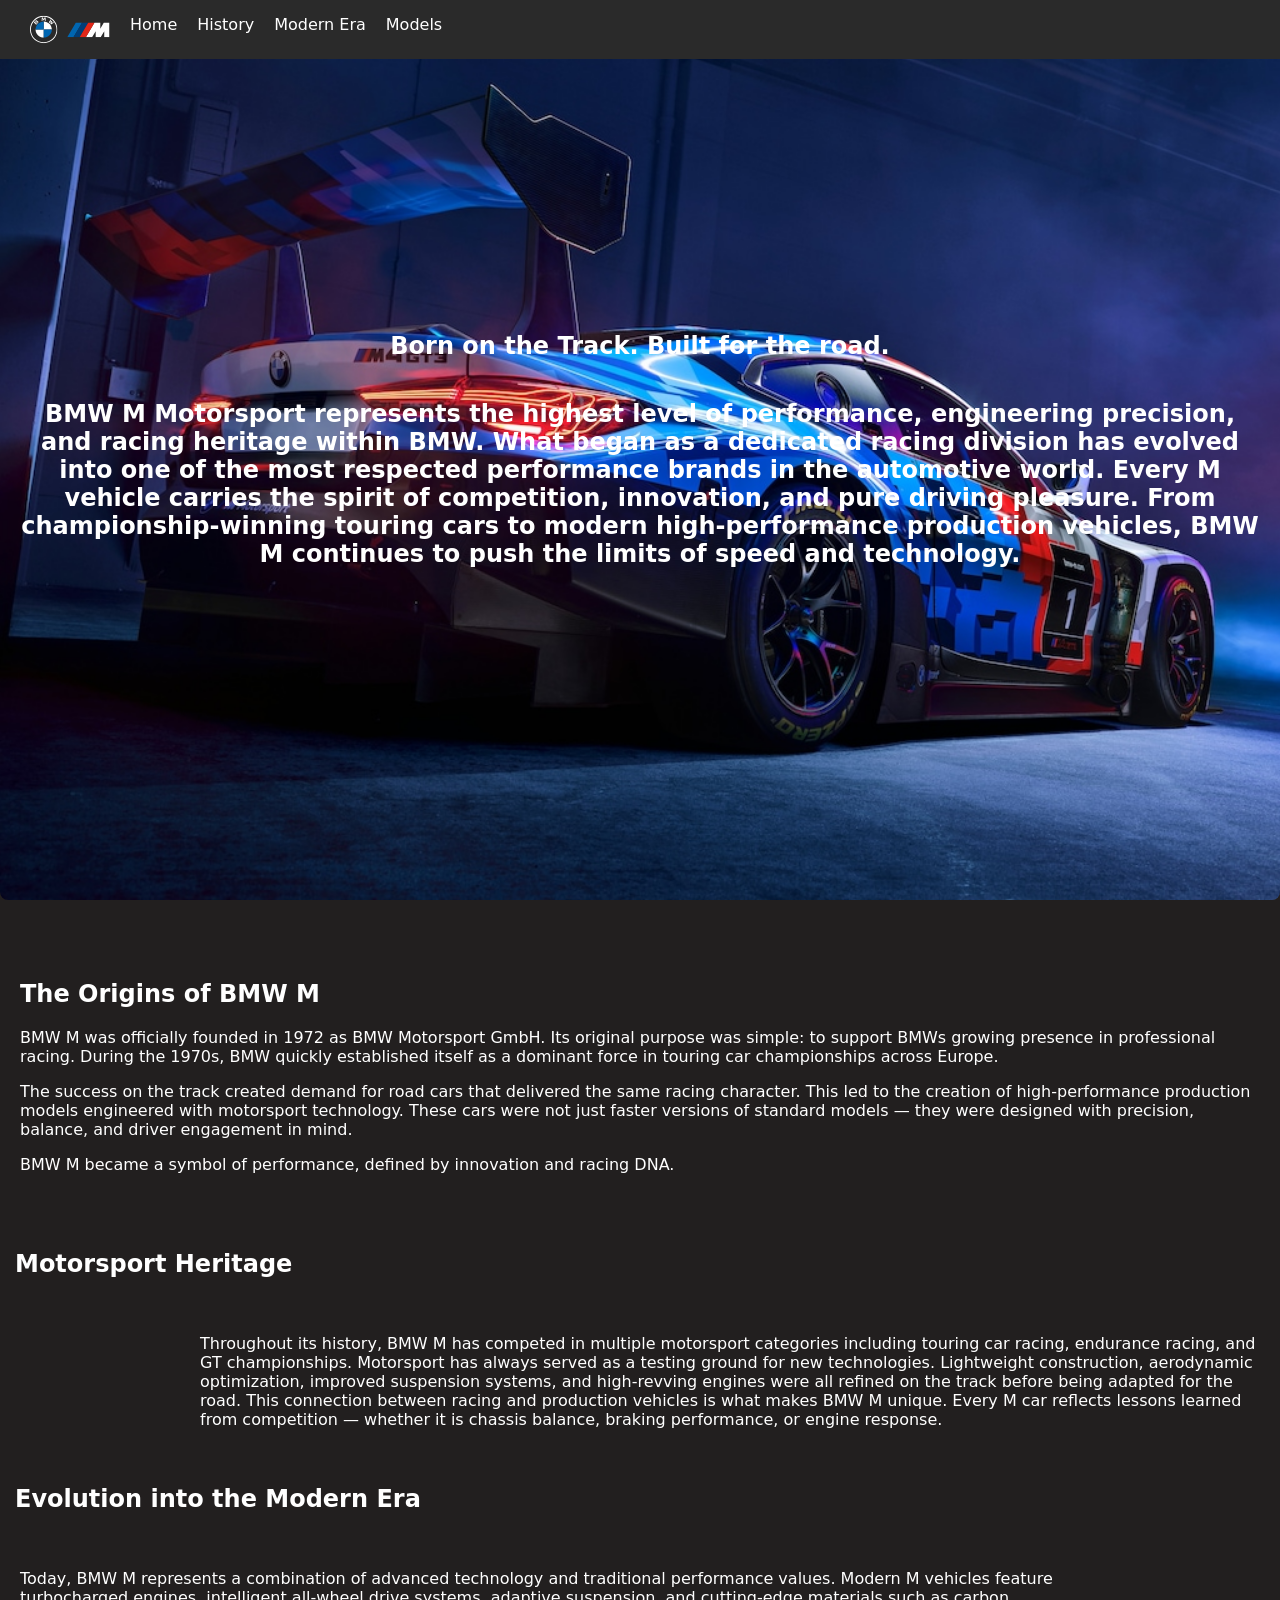
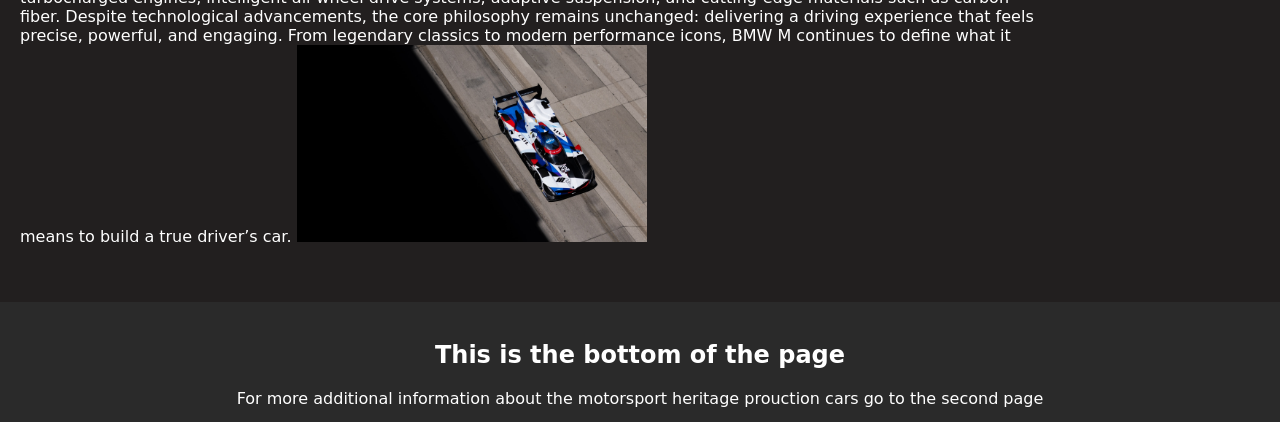
==== index.html @ a8f72dc8 "update" ====
<!DOCTYPE html>
<html lang="en">
<head>
    <meta charset="UTF-8">
    <meta name="viewport" content="width=device-width, initial-scale=1.0">
    <title>Document</title>
    <link rel="stylesheet" href="style.css">
</head>
<body>
    <header>
        <nav>
            <img src="Images/bmwmlogggoo.svg" alt="" width="80px"> 
            <a href="#hero">Home</a>
            <a href="#history">History</a>
            <a href="#modern">Modern Era</a>
            <a href="/html/page2/index.html">Models</a>

        </nav>
    </header>
    <main>
        <section id="hero">
            <h1>Born on the Track. Built for the road.</h1>
            <h2>BMW M Motorsport represents the highest level of performance, engineering precision, and racing heritage within BMW. What began as a dedicated racing division has evolved into one of the most respected performance brands in the automotive world. Every M vehicle carries the spirit of competition, innovation, and pure driving pleasure.
                From championship-winning touring cars to modern high-performance production vehicles, BMW M continues to push the limits of speed and technology.
                </h2>
        </section>

        <section id="history">
            <h2>The Origins of BMW M</h2>
            <p>
                BMW M was officially founded in 1972 as BMW Motorsport GmbH. Its original purpose was simple: to support BMWs growing presence in professional racing. During the 1970s, BMW quickly established itself as a dominant force in touring car championships across Europe.
            </p>

            <p>
                The success on the track created demand for road cars that delivered the same racing character. This led to the creation of high-performance production models engineered with motorsport technology. These cars were not just faster versions of standard models — they were designed with precision, balance, and driver engagement in mind.
            </p>

            <p>
                BMW M became a symbol of performance, defined by innovation and racing DNA.
            </p>

        </section>
        <section id="heritage">
            <h1> Motorsport Heritage</h1>

        </section>

        <section id="motorsport">
            <img src="Images/m3dtm.jpg" alt="" width="700px">
            <p>
                Throughout its history, BMW M has competed in multiple motorsport categories including touring car racing, endurance racing, and GT championships. Motorsport has always served as a testing ground for new technologies.
                Lightweight construction, aerodynamic optimization, improved suspension systems, and high-revving engines were all refined on the track before being adapted for the road.
                This connection between racing and production vehicles is what makes BMW M unique. Every M car reflects lessons learned from competition — whether it is chassis balance, braking performance, or engine response.
            </p>
        </section>
        
        <section id="evo">
            <h1>Evolution into the Modern Era</h1>
        </section>

        <section id="modern">
            <p>
                Today, BMW M represents a combination of advanced technology and traditional performance values. Modern M vehicles feature turbocharged engines, intelligent all-wheel drive systems, adaptive suspension, and cutting-edge materials such as carbon fiber.
                Despite technological advancements, the core philosophy remains unchanged: delivering a driving experience that feels precise, powerful, and engaging.
                From legendary classics to modern performance icons, BMW M continues to define what it means to build a true driver’s car.
                <img src="Images/v8hybridprototyp.jpg" alt="" width="350px">
            </p>
            <img src="Images/lmp4car.jpg" alt="" width="800px"> 

        </section>
    </main>
    <footer>
        <h2>This is the bottom of the page</h2>
        <p>For more additional information about the motorsport heritage prouction cars go to the second page</p>

    </footer>
    
</body>
</html>
---- style.css ----
@charset "UTF-8";

#hero {  
  height: 100vh;
  background: url('Images/bmwm4gt3.jpg') no-repeat center center; 
  background-size: cover;
  background-attachment: fixed; 
  color: white;
  display: flex;
  flex-direction: column;
  justify-content: center;
  text-align: center;
  padding: 0 20px;
}

/* parralax scrolling effekt övanför */

#hero h1{
 outline: black;
}






#motorsport{
    display: flex;
    align-items: center;
  padding: 20px;
  gap: 30px;

    /* för att lägga bilden så att den sitter med text och mellanrum med bild och text */
}

#motorpsport img{
    width: 300px;
    height: auto;


    /* storlek och justering */
}

#modern{
    display: flex;
    align-items: flex-start;
    padding: 20px;
    gap: 30px;
}

  /* för att lägga bilden så att den sitter med text och mellanrum med bild och text */

#modern img{
    height: auto;

    
    /* storlek och justering */
}




section{
    padding: 40px 20px;
    margin-bottom: 20px;
    border-radius: 8px;
  }

  #heritage{
    padding: 0px;
    margin: 15px;
  }

  #evo{
    padding: 0px;
    margin: 15px;
  }

  header h1{
    background-color: #2A2A2A;
    text-align: center;
    margin: 0px;
    padding: 0px;
    position: fixed;

  }

  nav{
    background-color: #2A2A2A;
    padding: 15px 30px;
    display: flex;
    justify-content: flex-start;
    gap: 20px;
    width: 100%;
    position: fixed;

  }

  nav a{
    color: #FFFFFF;
    text-decoration: none;
    border-radius: 5px;

  }

  nav a:hover{
   background-color:  grey;
  }


  footer{
    background-color: #2A2A2A;
    text-align: center;
    height: 100px;
    padding-top: 20px;
  }

  body {
    background-color: #221F1F;
    margin: 0px;
    padding: 0px;
    color: #FFFFFF;
    font-family: system-ui, -apple-system, BlinkMacSystemFont, 'Segoe UI', Roboto, Oxygen, Ubuntu, Cantarell, 'Open Sans', 'Helvetica Neue', sans-serif;
  }
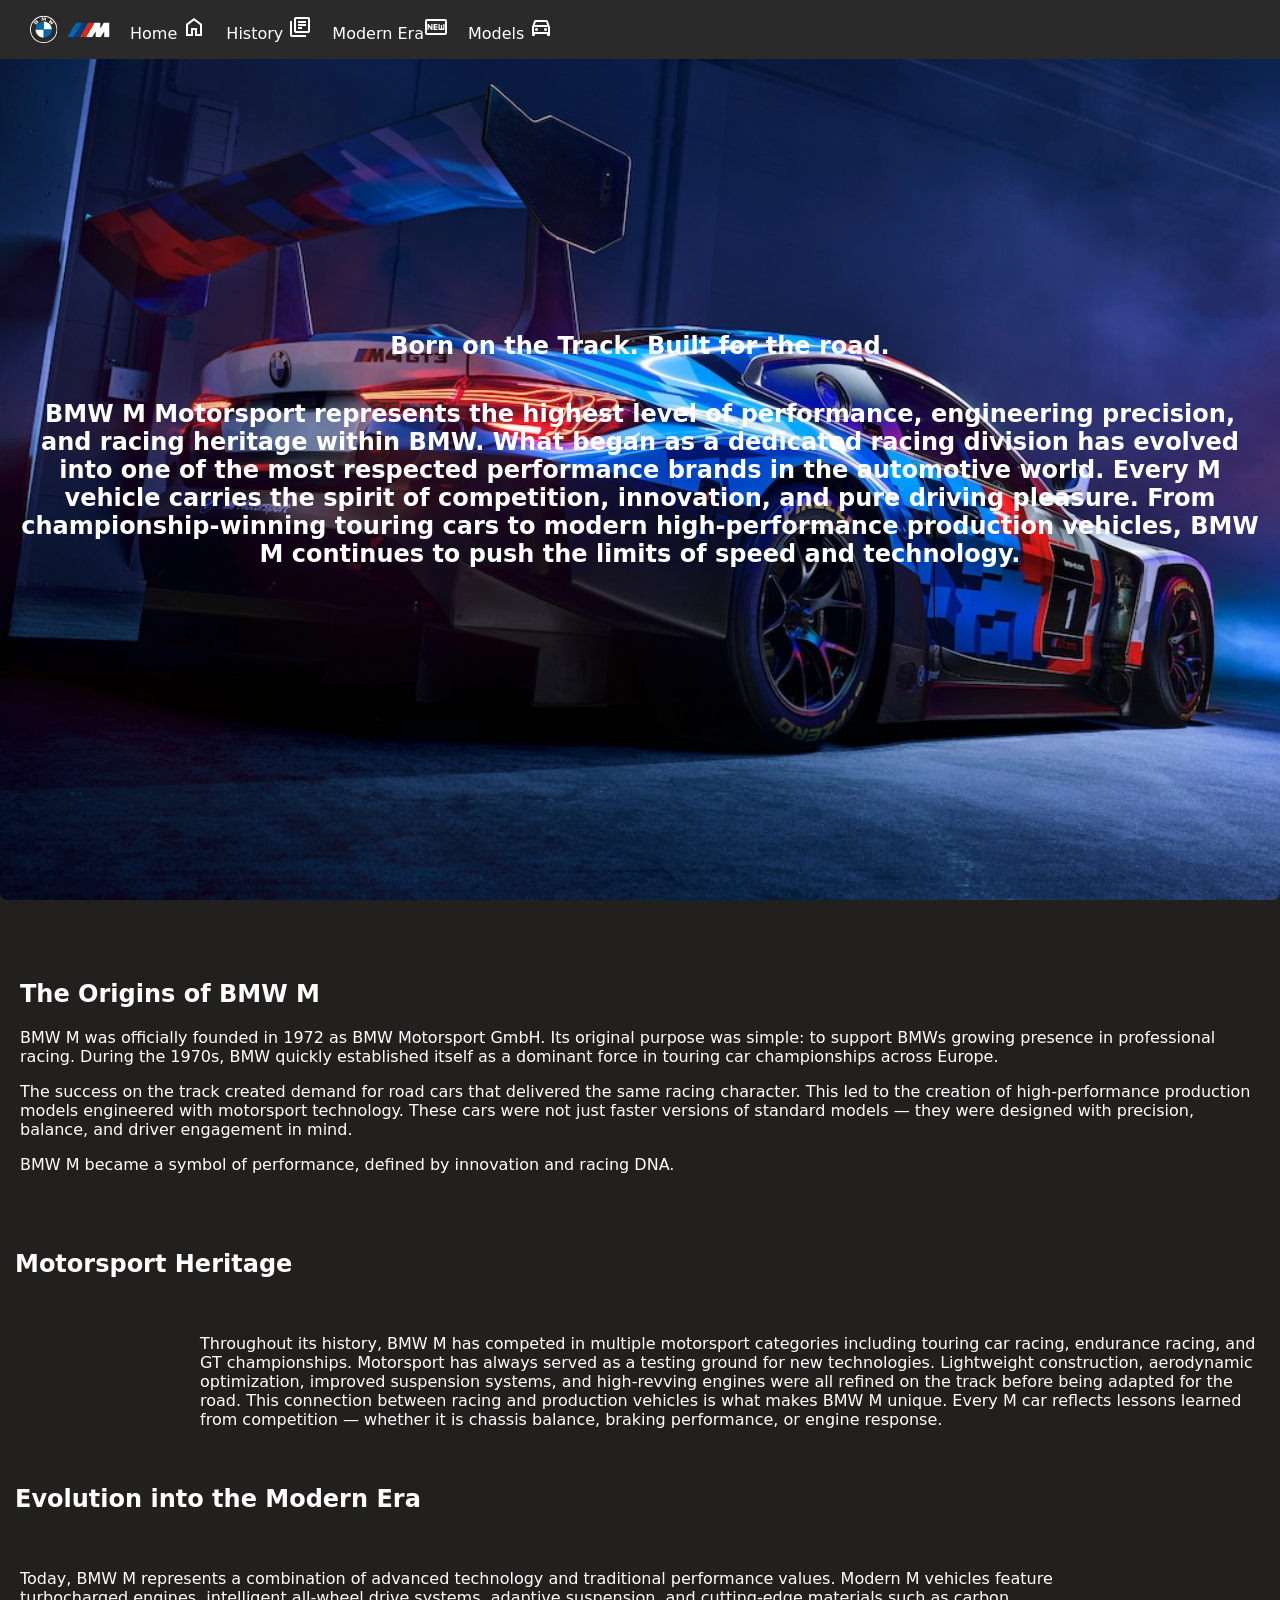
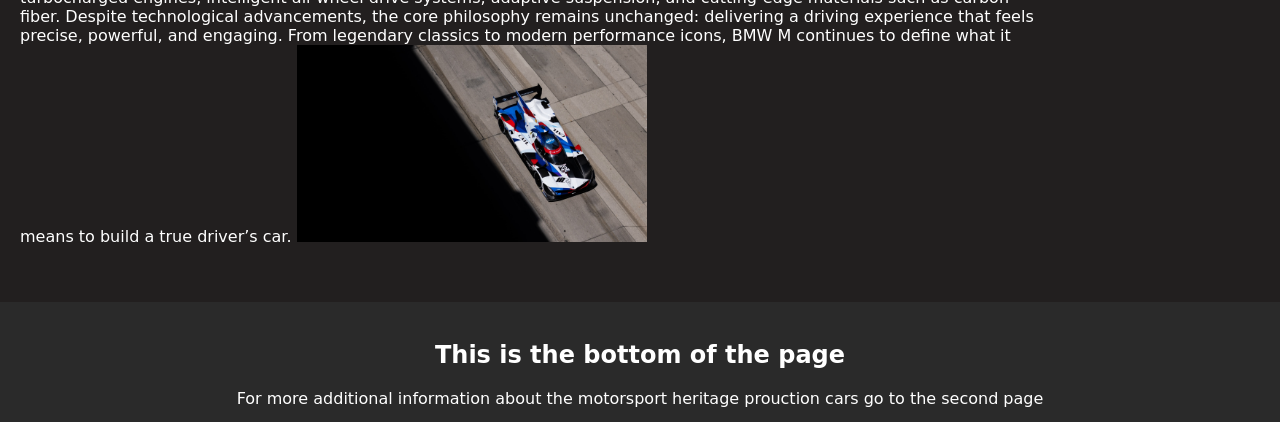
==== commit a6d0e45f: "Icon update to the navbar and header" ====
--- a/index.html
+++ b/index.html
@@ -3,6 +3,7 @@
 <head>
     <meta charset="UTF-8">
     <meta name="viewport" content="width=device-width, initial-scale=1.0">
+    <link rel="stylesheet" href="https://fonts.googleapis.com/css2?family=Material+Symbols+Outlined" />
     <title>Document</title>
     <link rel="stylesheet" href="style.css">
 </head>
@@ -10,10 +11,10 @@
     <header>
         <nav>
             <img src="Images/bmwmlogggoo.svg" alt="" width="80px"> 
-            <a href="#hero">Home</a>
-            <a href="#history">History</a>
-            <a href="#modern">Modern Era</a>
-            <a href="/html/page2/index.html">Models</a>
+            <a href="#hero">Home <span class="material-symbols-outlined">home</span></a> 
+            <a href="#history">History <span class="material-symbols-outlined">library_books</span></a>
+            <a href="#modern">Modern Era<span class="material-symbols-outlined">fiber_new</span></a>
+            <a href="html/page2/index.html">Models <span class="material-symbols-outlined">directions_car</span></a>
 
         </nav>
     </header>
@@ -53,7 +54,7 @@
                 This connection between racing and production vehicles is what makes BMW M unique. Every M car reflects lessons learned from competition — whether it is chassis balance, braking performance, or engine response.
             </p>
         </section>
-        
+
         <section id="evo">
             <h1>Evolution into the Modern Era</h1>
         </section>
--- a/style.css
+++ b/style.css
@@ -13,13 +13,7 @@
   padding: 0 20px;
 }
 
-/* parralax scrolling effekt övanför */
-
-#hero h1{
- outline: black;
-}
-
-
+/* parralax scrolling effekt övanför med flexbox */
 
 
 
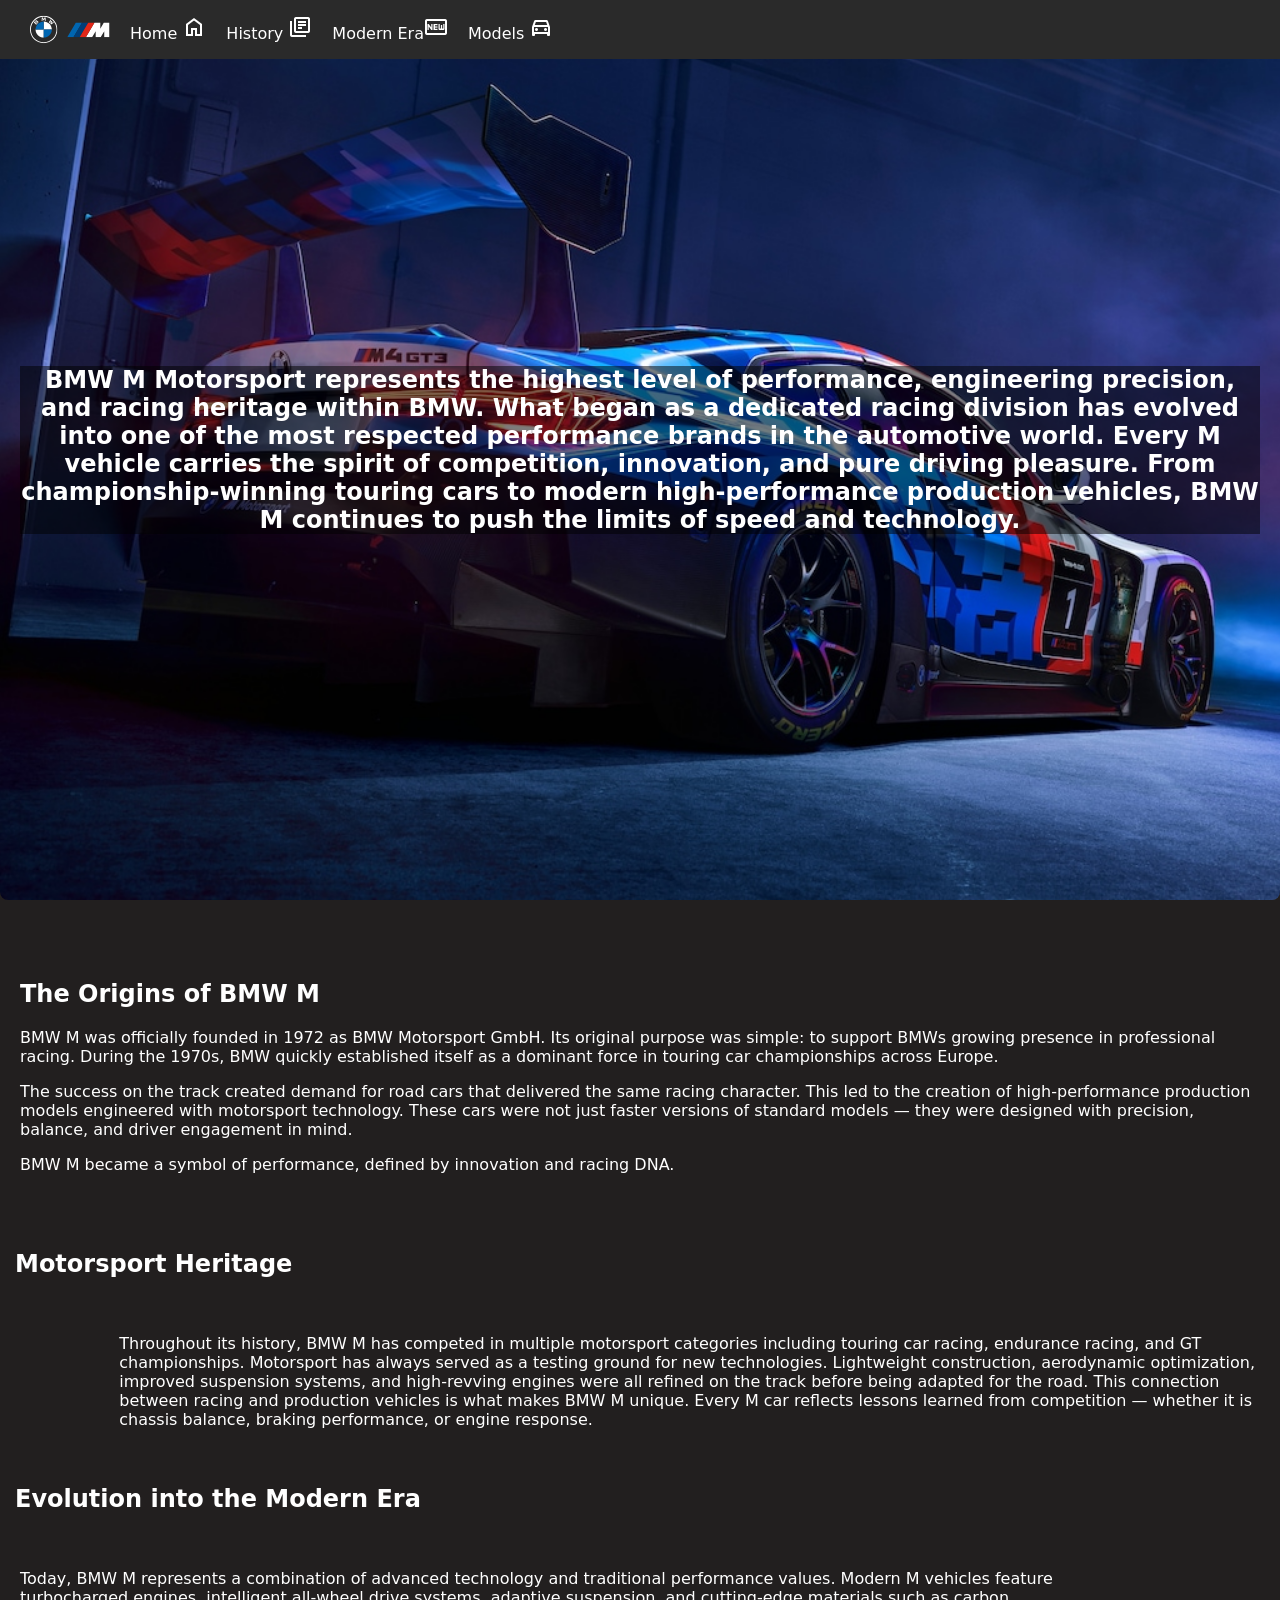
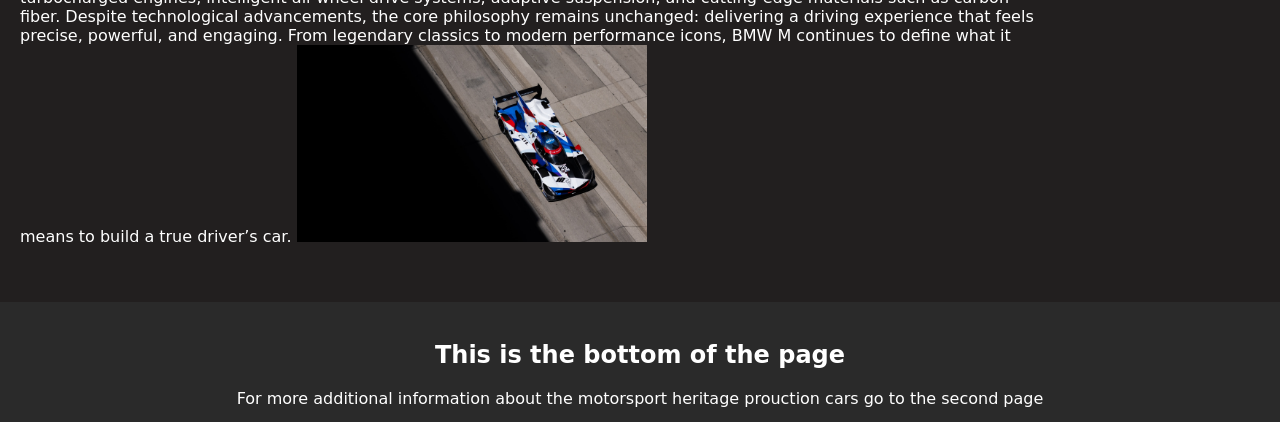
==== commit f2fc8faa: "update" ====
--- a/index.html
+++ b/index.html
@@ -20,8 +20,7 @@
     </header>
     <main>
         <section id="hero">
-            <h1>Born on the Track. Built for the road.</h1>
-            <h2>BMW M Motorsport represents the highest level of performance, engineering precision, and racing heritage within BMW. What began as a dedicated racing division has evolved into one of the most respected performance brands in the automotive world. Every M vehicle carries the spirit of competition, innovation, and pure driving pleasure.
+            <h2 id="hero2">BMW M Motorsport represents the highest level of performance, engineering precision, and racing heritage within BMW. What began as a dedicated racing division has evolved into one of the most respected performance brands in the automotive world. Every M vehicle carries the spirit of competition, innovation, and pure driving pleasure.
                 From championship-winning touring cars to modern high-performance production vehicles, BMW M continues to push the limits of speed and technology.
                 </h2>
         </section>
--- a/style.css
+++ b/style.css
@@ -11,10 +11,21 @@
   justify-content: center;
   text-align: center;
   padding: 0 20px;
+  background: ;
+}
+
+#hero2{
+  background-color: rgba(0, 0, 0, 0.5);
+ 
 }
 
 /* parralax scrolling effekt övanför med flexbox */
 
+img {
+  max-width: 100%;
+  height: auto;
+}
+/* Gör så att bilder aldrig blir bredare än skärmen */ 
 
 
 
@@ -27,7 +38,7 @@
     /* för att lägga bilden så att den sitter med text och mellanrum med bild och text */
 }
 
-#motorpsport img{
+#motorsport img{
     width: 300px;
     height: auto;
 
@@ -59,16 +70,21 @@
     margin-bottom: 20px;
     border-radius: 8px;
   }
+/* 
+  övanför mellanrum mellan grids och så att det ser bra ut. */
 
   #heritage{
     padding: 0px;
     margin: 15px;
   }
 
+  /* Mellan rum mellan kollumner */
+
   #evo{
     padding: 0px;
     margin: 15px;
   }
+    /* Mellan rum mellan kollumner */
 
   header h1{
     background-color: #2A2A2A;
@@ -109,10 +125,23 @@
     padding-top: 20px;
   }
 
+
+
   body {
     background-color: #221F1F;
+    overflow-x: hidden;
     margin: 0px;
     padding: 0px;
     color: #FFFFFF;
     font-family: system-ui, -apple-system, BlinkMacSystemFont, 'Segoe UI', Roboto, Oxygen, Ubuntu, Cantarell, 'Open Sans', 'Helvetica Neue', sans-serif;
-  }+  }
+
+  html, body {
+    width: 100%;
+    overflow-x: hidden;
+  }
+
+  /* Stoppar sidan från att kunna scrollas i sidled (horisontellt) */
+
+  
+  @media (max-width: 600px);
